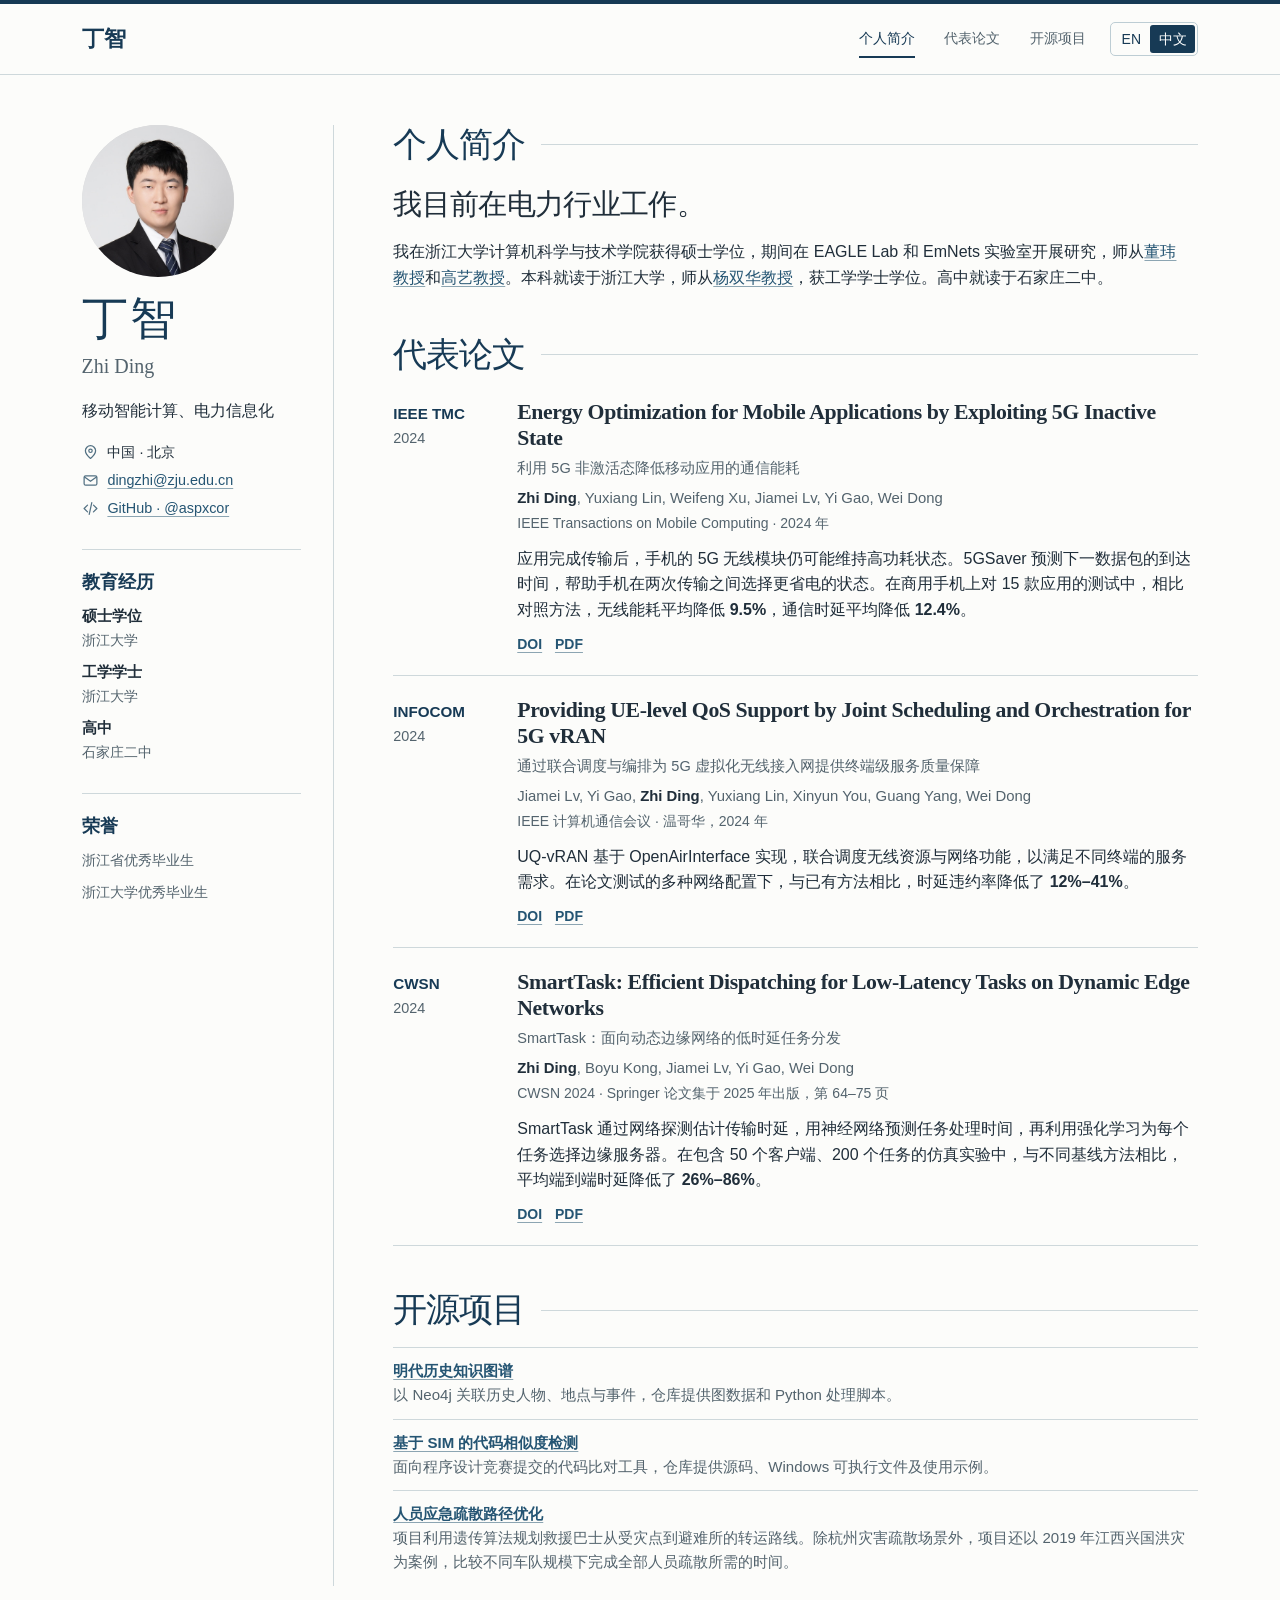
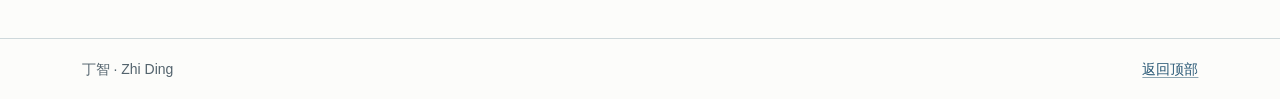
==== zh.html @ 8f753d98 "Publish bilingual academic homepage" ====
<!doctype html>
<html lang="zh-CN">
<head>
  <meta charset="utf-8">
  <meta name="viewport" content="width=device-width,initial-scale=1">
  <meta name="description" content="丁智的学术主页。主要研究兴趣为移动智能计算、电力信息化，收录个人简介、代表论文与开源项目。">
  <meta name="theme-color" content="#173a55">
  <title>丁智｜学术主页</title>
  <link rel="alternate" hreflang="en" href="index.html">
  <link rel="stylesheet" href="style.css">
  <script src="navigation.js" defer></script>
</head>
<body id="top">
  <a class="skip" href="#main">跳至正文</a>
  <header class="mast">
    <div class="wrap mast-inner">
      <a class="wordmark" href="#top" aria-label="丁智，返回顶部">丁智</a>
      <nav aria-label="栏目导航"><a href="#about" aria-current="location">个人简介</a><a href="#publications">代表论文</a><a href="#software">开源项目</a></nav>
      <div class="language" role="group" aria-label="页面语言"><a data-switch href="index.html" lang="en" hreflang="en">EN</a><span lang="zh-CN" aria-current="page">中文</span></div>
    </div>
  </header>
  <div class="wrap layout">
    <aside class="profile" aria-label="学者信息">
      <div class="profile-top">
        <div class="portrait"><img src="assets/zhi-ding.jpg" width="724" height="1086" alt="丁智的个人照片"></div>
        <h1>丁智</h1><p class="other-name" lang="en">Zhi Ding</p>
        <p class="field">移动智能计算、电力信息化</p>
        <ul class="contact">
          <li><svg viewBox="0 0 20 20" fill="none" stroke="currentColor" stroke-width="1.45" stroke-linecap="round" stroke-linejoin="round" aria-hidden="true"><path d="M16 8c0 4-6 9-6 9S4 12 4 8a6 6 0 1 1 12 0Z"/><circle cx="10" cy="8" r="2"/></svg>中国 · 北京</li>
          <li><svg viewBox="0 0 20 20" fill="none" stroke="currentColor" stroke-width="1.45" stroke-linecap="round" stroke-linejoin="round" aria-hidden="true"><rect x="2.5" y="4.5" width="15" height="11" rx="1.8"/><path d="m3 6 7 5 7-5"/></svg><a href="mailto:dingzhi@zju.edu.cn">dingzhi@zju.edu.cn</a></li>
          <li><svg viewBox="0 0 20 20" fill="none" stroke="currentColor" stroke-width="1.45" stroke-linecap="round" stroke-linejoin="round" aria-hidden="true"><path d="m6.5 6-4 4 4 4m7-8 4 4-4 4m-2-11-3 14"/></svg><a href="https://github.com/aspxcor">GitHub · @aspxcor</a></li>
        </ul>
      </div>
      <div class="background">
        <section class="aside-block"><h2>教育经历</h2><dl>
          <dt>硕士学位</dt><dd>浙江大学</dd>
          <dt>工学学士</dt><dd>浙江大学</dd>
          <dt>高中</dt><dd>石家庄二中</dd>
        </dl></section>
        <section class="aside-block"><h2>荣誉</h2>
          <p>浙江省优秀毕业生</p>
          <p>浙江大学优秀毕业生</p>
        </section>
      </div>
    </aside>
    <main id="main">
      <section class="main-section" id="about">
        <div class="section-heading"><h2>个人简介</h2></div>
        <p class="lead">我目前在电力行业工作。</p>
        <p class="bio">我在浙江大学计算机科学与技术学院获得硕士学位，期间在 EAGLE Lab 和 EmNets 实验室开展研究，师从<a href="https://dongw.emnets.cn/">董玮教授</a>和<a href="https://person.zju.edu.cn/gaoyi">高艺教授</a>。本科就读于浙江大学，师从<a href="https://www.nfu.edu.cn/info/1221/114301.htm">杨双华教授</a>，获工学学士学位。高中就读于石家庄二中。</p>
      </section>
      <section class="main-section" id="publications">
        <div class="section-heading"><h2 id="research">代表论文</h2></div>
        
        <article class="paper" id="paper-5gsaver">
          <div class="venue"><b>IEEE TMC</b><time datetime="2024">2024</time></div>
          <div>
            <h3 lang="en"><a href="https://doi.org/10.1109/TMC.2024.3377696">Energy Optimization for Mobile Applications by Exploiting 5G Inactive State</a></h3>
            <p class="translation">利用 5G 非激活态降低移动应用的通信能耗</p>
            <p class="authors" lang="en"><strong>Zhi Ding</strong>, Yuxiang Lin, Weifeng Xu, Jiamei Lv, Yi Gao, Wei Dong</p>
            <p class="pub-note">IEEE Transactions on Mobile Computing · 2024 年</p>
            <p class="finding" id="result-5gsaver">应用完成传输后，手机的 5G 无线模块仍可能维持高功耗状态。5GSaver 预测下一数据包的到达时间，帮助手机在两次传输之间选择更省电的状态。在商用手机上对 15 款应用的测试中，相比对照方法，无线能耗平均降低 <strong>9.5%</strong>，通信时延平均降低 <strong>12.4%</strong>。</p>
            <div class="links"><a href="https://doi.org/10.1109/TMC.2024.3377696" aria-label="5GSaver DOI">DOI</a><a href="https://www.emnets.cn/zh/publication/tmc-5gsaver/Energy_Optimization_for_Mobile_Applications_by_Exploiting_5G_Inactive_State.pdf" aria-label="5GSaver PDF">PDF</a></div>
          </div>
        </article>
        <article class="paper" id="paper-uq-vran">
          <div class="venue"><b>INFOCOM</b><time datetime="2024">2024</time></div>
          <div>
            <h3 lang="en"><a href="https://doi.org/10.1109/INFOCOM52122.2024.10621408">Providing UE-level QoS Support by Joint Scheduling and Orchestration for 5G vRAN</a></h3>
            <p class="translation">通过联合调度与编排为 5G 虚拟化无线接入网提供终端级服务质量保障</p>
            <p class="authors" lang="en">Jiamei Lv, Yi Gao, <strong>Zhi Ding</strong>, Yuxiang Lin, Xinyun You, Guang Yang, Wei Dong</p>
            <p class="pub-note">IEEE 计算机通信会议 · 温哥华，2024 年</p>
            <p class="finding" id="result-uq-vran">UQ-vRAN 基于 OpenAirInterface 实现，联合调度无线资源与网络功能，以满足不同终端的服务需求。在论文测试的多种网络配置下，与已有方法相比，时延违约率降低了 <strong>12%–41%</strong>。</p>
            <div class="links"><a href="https://doi.org/10.1109/INFOCOM52122.2024.10621408" aria-label="UQ-vRAN DOI">DOI</a><a href="https://www.emnets.cn/zh/publication/infocom-24-uqvran/uq-vran.pdf" aria-label="UQ-vRAN PDF">PDF</a></div>
          </div>
        </article>
        <article class="paper" id="paper-smarttask">
          <div class="venue"><b>CWSN</b><time datetime="2024">2024</time></div>
          <div>
            <h3 lang="en"><a href="https://doi.org/10.1007/978-981-96-2186-6_6">SmartTask: Efficient Dispatching for Low-Latency Tasks on Dynamic Edge Networks</a></h3>
            <p class="translation">SmartTask：面向动态边缘网络的低时延任务分发</p>
            <p class="authors" lang="en"><strong>Zhi Ding</strong>, Boyu Kong, Jiamei Lv, Yi Gao, Wei Dong</p>
            <p class="pub-note">CWSN 2024 · Springer 论文集于 2025 年出版，第 64–75 页</p>
            <p class="finding" id="result-smarttask">SmartTask 通过网络探测估计传输时延，用神经网络预测任务处理时间，再利用强化学习为每个任务选择边缘服务器。在包含 50 个客户端、200 个任务的仿真实验中，与不同基线方法相比，平均端到端时延降低了 <strong>26%–86%</strong>。</p>
            <div class="links"><a href="https://doi.org/10.1007/978-981-96-2186-6_6" aria-label="SmartTask DOI">DOI</a><a href="papers/smarttask.pdf" aria-label="SmartTask PDF">PDF</a></div>
          </div>
        </article>
      </section>
      <section class="main-section project-list" id="software">
        <div class="section-heading"><h2>开源项目</h2></div>
          <ul><li><a href="https://github.com/aspxcor/Ming-Dynasty-Knowledge-Graph">明代历史知识图谱</a><span>以 Neo4j 关联历史人物、地点与事件，仓库提供图数据和 Python 处理脚本。</span></li>
          <li><a href="https://github.com/aspxcor/Code-Repetition-Check-sim">基于 SIM 的代码相似度检测</a><span>面向程序设计竞赛提交的代码比对工具，仓库提供源码、Windows 可执行文件及使用示例。</span></li>
          <li><a href="https://github.com/aspxcor/Optimization-Plan-for-Emergency-Evacuation-of-Personnel-Based-on-Optimization-Algorithm">人员应急疏散路径优化</a><span>项目利用遗传算法规划救援巴士从受灾点到避难所的转运路线。除杭州灾害疏散场景外，项目还以 2019 年江西兴国洪灾为案例，比较不同车队规模下完成全部人员疏散所需的时间。</span></li></ul>
      </section>
    </main>
  </div>
  <footer class="footer"><div class="wrap"><span>丁智 · Zhi Ding</span><a href="#top">返回顶部</a></div></footer>
</body>
</html>
---- style.css ----
:root {
  color-scheme: light;
  --ink: #202e3a;
  --navy: #173a55;
  --link: #255573;
  --muted: #53636d;
  --line: #ced8db;
  --canvas: #fcfcfa;
  --serif: 'Spectral', 'Iowan Old Style', 'Palatino Linotype', Palatino, Georgia, 'Songti SC', 'Noto Serif CJK SC', serif;
  --sans: 'DM Sans', -apple-system, BlinkMacSystemFont, 'Segoe UI', 'PingFang SC', 'Microsoft YaHei', sans-serif;
  --header: 5.5rem;
}
* { box-sizing: border-box; }
body { margin: 0; background: var(--canvas); color: var(--ink); font: 1rem/1.6 var(--sans); }
h1, h2, h3, p, ul, dl, dd { margin: 0; }
a { color: var(--link); text-underline-offset: .18em; text-decoration-color: #8ca5b2; }
a:hover { color: #0a3a5d; text-decoration: underline; }
a:focus-visible { outline: 3px solid #1e6f89; outline-offset: 3px; border-radius: 2px; }
:where(section, article, main, footer, h2, .finding)[id] { scroll-margin-top: calc(var(--header) + 1rem); }
.skip { position: fixed; top: -6rem; left: .6rem; padding: .5rem 1rem; background: white; z-index: 12; }
.skip:focus { top: .5rem; }
.wrap { max-width: 77rem; padding-inline: clamp(1.25rem,4.5vw,4rem); margin: auto; }
.mast { position: sticky; top: 0; z-index: 5; background: var(--canvas); border-top: 4px solid var(--navy); border-bottom: 1px solid var(--line); }
.mast-inner { min-height: 4.35rem; display: flex; gap: 1.5rem; align-items: center; }
.wordmark { color: var(--navy); font: 600 1.4rem/1 var(--serif); text-decoration: none; white-space: nowrap; margin-right:auto; }
nav, .language { display:flex; align-items:center; }
nav { gap: clamp(.95rem,2.3vw,2.1rem); }
nav a { position:relative; display: flex; align-items:center; color:var(--muted); font-size:.9rem; text-decoration:none; min-height:2.75rem; }
nav a[aria-current="location"] { color:var(--navy); }
nav a[aria-current="location"]::after { content:''; position:absolute; left:0;right:0;bottom:3px;height:2px;background:var(--navy); }
.language { border: 1px solid #bdcdd4; border-radius: 5px; padding:2px; }
.language a,.language span { padding:.24rem .55rem; font-size:.875rem; line-height:1.45; color:var(--navy); text-decoration:none; border-radius:3px; }
.language [aria-current="page"] { background:var(--navy);color:white; }
.layout { display:grid; grid-template-columns:minmax(12.5rem,15.8rem) minmax(0,1fr); column-gap:clamp(2rem,4.6vw,4.6rem); padding-top:3.15rem; padding-bottom:3.3rem; }
.profile { border-right:1px solid var(--line); padding-right:clamp(1.2rem,2.5vw,2.6rem); }
.portrait { position:relative; width:9.5rem; max-width:100%; aspect-ratio:1; overflow:hidden; border-radius:50%; background:#ddd; }
/* Frame a 420px square starting at (152, 36) in the 724px-wide photograph. */
.portrait img { position:absolute; display:block; width:172.381%; height:auto; max-width:none; left:-36.19%; top:-8.571%; }
.profile h1 { font:500 clamp(2.4rem,3.6vw,3.2rem)/1.04 var(--serif);letter-spacing:-.045em;margin:1.1rem 0 .45rem;color:var(--navy); }
.other-name { font-family:var(--serif); font-size:1.25rem;color:var(--muted); }
.field { margin:1.1rem 0;max-width:17rem;line-height:1.5; }
.contact { list-style:none;padding:0;display:grid;gap:.32rem;font-size:.9rem; }
.contact li { display:flex;align-items:center;min-width:0;gap:.55rem; }
.contact svg { width:17px;height:17px;flex:none;color:#527082; }
.contact a { overflow-wrap:anywhere; }
.aside-block { margin-top:1.8rem;padding-top:1.25rem;border-top:1px solid var(--line); }
.aside-block h2 { margin-bottom:.6rem;color:var(--navy);font:600 1.14rem/1.4 var(--serif); }
.aside-block dt { font-weight:600;font-size:.93rem; }
.aside-block dd,.aside-block p { font-size:.89rem;color:var(--muted); }
.aside-block dd+dt,.aside-block p+p { margin-top:.6rem; }
.main-section+.main-section { margin-top:2.75rem; }
.section-heading { display:flex;align-items:baseline;gap:1rem;margin-bottom:1.05rem; }
.section-heading::after { content:'';flex:1;align-self:center;height:1px;background:var(--line); }
.section-heading h2 { color:var(--navy);font:500 clamp(1.73rem,2.65vw,2.25rem)/1.18 var(--serif);letter-spacing:-.035em; }
.lead { font:400 clamp(1.45rem,2.3vw,1.9rem)/1.32 var(--serif);letter-spacing:-.022em; max-width:41rem; margin:0 0 .75rem; }
.bio { max-width:49rem; }
.paper { display:grid; grid-template-columns:6.35rem minmax(0,1fr); gap:1.4rem; padding:1.27rem 0; border-bottom:1px solid var(--line); }
.paper:first-of-type { padding-top:.45rem; }
.venue { padding-top:.13rem; }
.venue b { font:600 .95rem/1.3 var(--sans); color:var(--navy); }
.venue time { display:block; color:var(--muted);font:400 .9rem/1.7 var(--sans);font-variant-numeric:tabular-nums; }
.paper h3 { font:600 clamp(1.17rem,1.7vw,1.45rem)/1.23 var(--serif);letter-spacing:-.018em; }
.paper h3 a { color:var(--ink);text-decoration:none; }
.paper h3 a:hover { text-decoration:underline;color:var(--link); }
.translation { margin-top:.32rem;color:var(--muted);font-size:.91rem; }
.authors { margin:.4rem 0 .08rem;color:var(--muted);font-size:.93rem; }
.authors strong { color:var(--ink); }
.pub-note { color:var(--muted);font-size:.875rem; }
.links { display:flex;flex-wrap:wrap;gap:.8rem;padding-top:.38rem; }
.links a { font-size:.875rem; font-weight:550; }
.paper .finding { margin:.7rem 0 .2rem; max-width:44rem; font-size:1rem; line-height:1.62; }
.project-list ul { list-style:none;padding:0; }
.project-list li { border-top:1px solid var(--line);padding:.7rem 0;font-size:.94rem; }
.project-list a { font-weight:600; }
.project-list span { display:block; color:var(--muted); }
.footer { border-top:1px solid var(--line);color:var(--muted);font-size:.875rem; }
.footer .wrap { display:flex;justify-content:space-between;align-items:center;gap:1rem;padding-block:1.15rem; }
:lang(zh-CN) .lead { line-height:1.55; }
:lang(zh-CN) .profile h1 { letter-spacing:.045em; }
@media(max-width:52rem) {
  .layout { grid-template-columns:11.7rem minmax(0,1fr);gap:1.55rem; }
  .paper { grid-template-columns:1fr;gap:.35rem; }
  .venue { display:flex;gap:.6rem;align-items:baseline;padding:0; }
}
@media(max-width:41rem) {
  :root { --header:7.2rem; }
  .mast-inner { flex-wrap:wrap;gap:.02rem 1rem;padding-top:.45rem; }
  .wordmark { font-size:1.23rem; }
  .language { order:1; }
  .language a,.language span { padding:.3rem .55rem; }
  nav { order:2;flex-basis:100%;justify-content:space-between;gap:.3rem;max-width:30rem; }
  nav a { font-size:.91rem; }
  .layout { display:flex;flex-direction:column;gap:1.5rem;padding-top:1.65rem; }
  .profile { display:contents; }
  .profile-top { display:grid;grid-template-columns:5.5rem 1fr;gap:0 1rem;align-items:center; }
  .portrait { width:5.5rem;grid-row:span 2; }
  .profile h1 { font-size:2.4rem;margin:0; }
  .other-name { font-size:1rem; }
  .field { grid-column:1/-1;margin:.8rem 0 .5rem;max-width:none; }
  .contact { grid-column:1/-1;display:flex;flex-wrap:wrap;gap:.2rem .85rem; }
  .background { order:2;display:grid;grid-template-columns:repeat(2,minmax(0,1fr));gap:1rem; }
  .aside-block { margin:0;padding-top:1rem; }
  main { min-width:0; }
  .main-section+.main-section { margin-top:2rem; }
  .layout { padding-bottom:1.7rem; }
}
@media(max-width:23rem) {
  .wrap { padding-inline:1rem; }
  .background { grid-template-columns:1fr; }
}
@media print {
  .mast,.skip,.footer {display:none;}
  .layout {display:block;padding:0;}
  .profile {display:block;border:0;padding:0;margin-bottom:1.5rem;}
  .profile-top {display:block;}
  .background,.portrait {display:none;}
  .paper {break-inside:avoid;}
  a {color:inherit;}
}
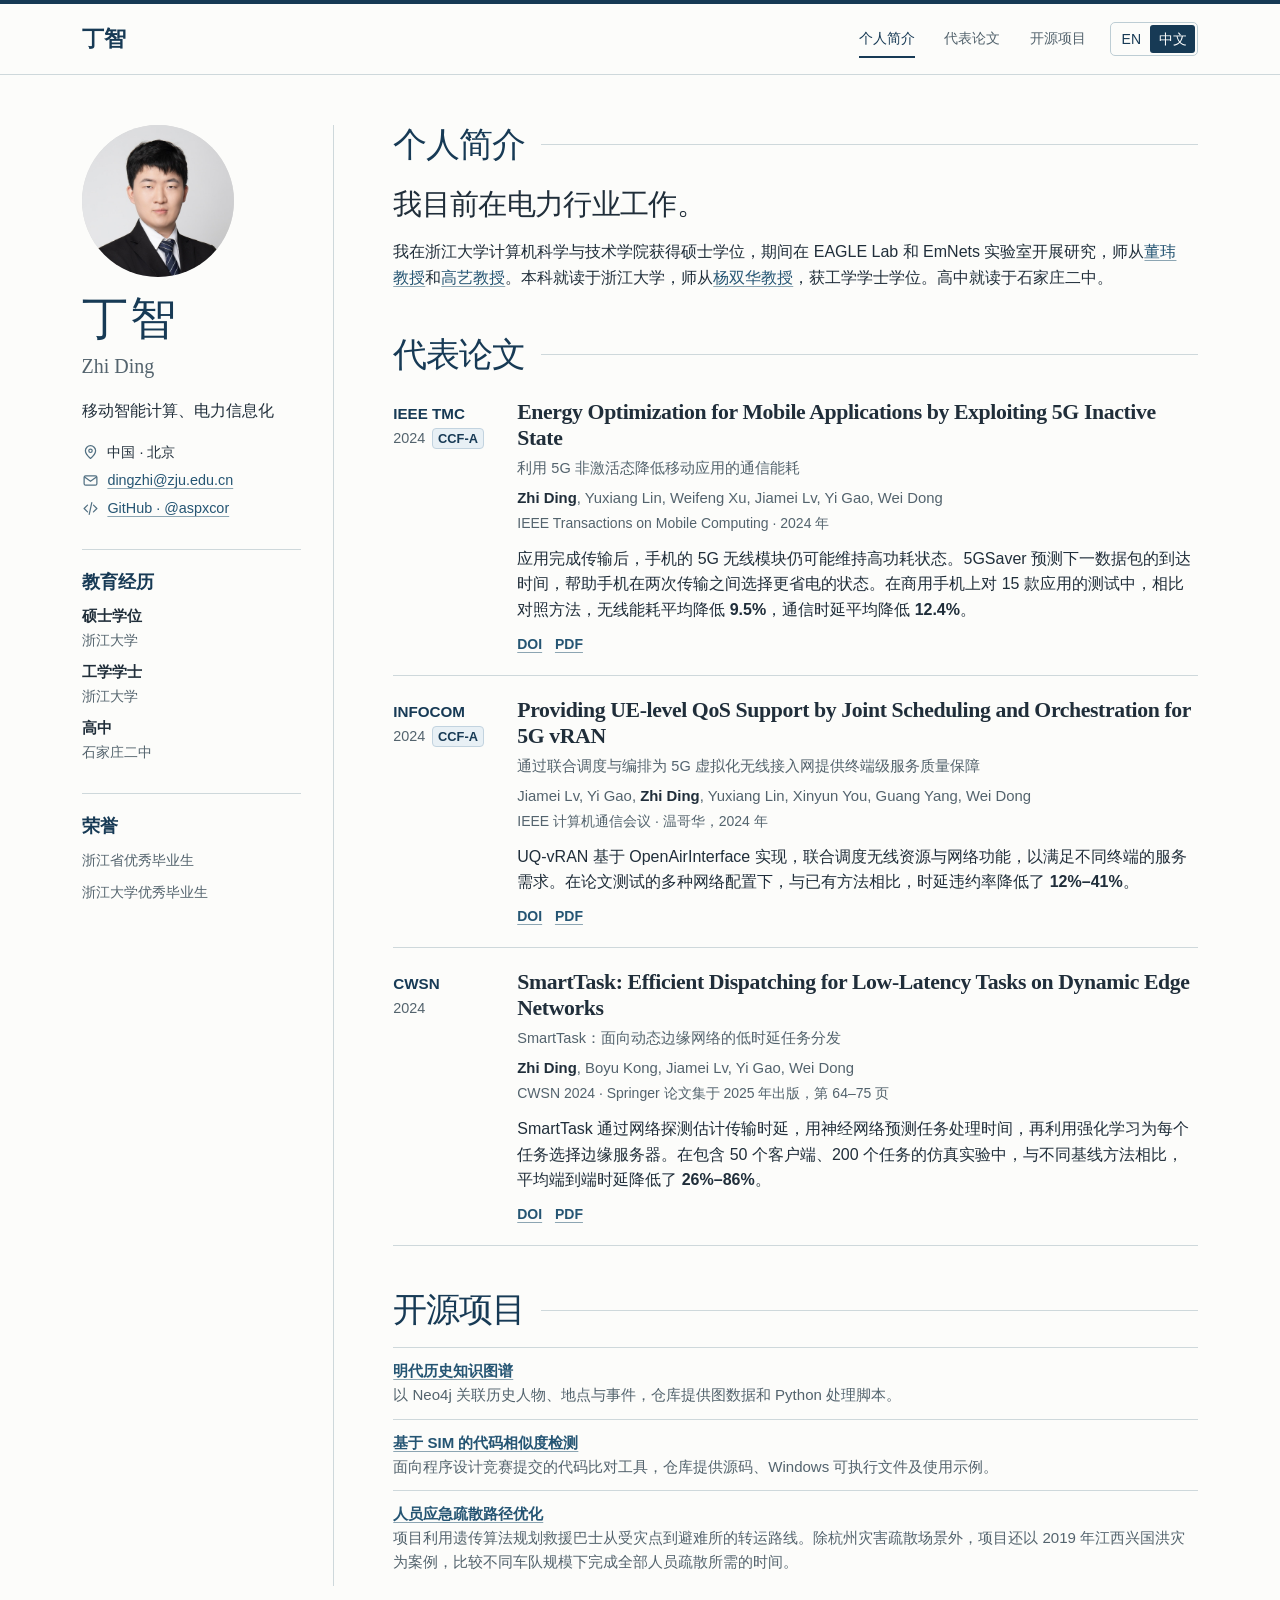
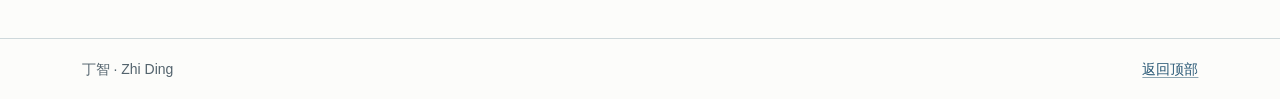
==== commit 6ef00a9d: "Mark IEEE TMC and INFOCOM publications as CCF-A" ====
--- a/zh.html
+++ b/zh.html
@@ -47,13 +47,16 @@
       <section class="main-section" id="about">
         <div class="section-heading"><h2>个人简介</h2></div>
         <p class="lead">我目前在电力行业工作。</p>
-        <p class="bio">我在浙江大学计算机科学与技术学院获得硕士学位，期间在 EAGLE Lab 和 EmNets 实验室开展研究，师从<a href="https://dongw.emnets.cn/">董玮教授</a>和<a href="https://person.zju.edu.cn/gaoyi">高艺教授</a>。本科就读于浙江大学，师从<a href="https://www.nfu.edu.cn/info/1221/114301.htm">杨双华教授</a>，获工学学士学位。高中就读于石家庄二中。</p>
+        <p class="bio">我在浙江大学计算机科学与技术学院获得硕士学位，期间在 EAGLE Lab 和 EmNets 实验室开展研究，师从<a href="https://dongw.emnets.cn/">董玮教授</a>和<a href="https://yi-gao.github.io">高艺教授</a>。本科就读于浙江大学，师从<a href="https://www.nfu.edu.cn/info/1221/114301.htm">杨双华教授</a>，获工学学士学位。高中就读于石家庄二中。</p>
       </section>
       <section class="main-section" id="publications">
         <div class="section-heading"><h2 id="research">代表论文</h2></div>
         
         <article class="paper" id="paper-5gsaver">
-          <div class="venue"><b>IEEE TMC</b><time datetime="2024">2024</time></div>
+          <div class="venue">
+            <b>IEEE TMC</b>
+            <div class="venue-meta"><time datetime="2024">2024</time><span class="ccf-rank">CCF-A</span></div>
+          </div>
           <div>
             <h3 lang="en"><a href="https://doi.org/10.1109/TMC.2024.3377696">Energy Optimization for Mobile Applications by Exploiting 5G Inactive State</a></h3>
             <p class="translation">利用 5G 非激活态降低移动应用的通信能耗</p>
@@ -64,7 +67,10 @@
           </div>
         </article>
         <article class="paper" id="paper-uq-vran">
-          <div class="venue"><b>INFOCOM</b><time datetime="2024">2024</time></div>
+          <div class="venue">
+            <b>INFOCOM</b>
+            <div class="venue-meta"><time datetime="2024">2024</time><span class="ccf-rank">CCF-A</span></div>
+          </div>
           <div>
             <h3 lang="en"><a href="https://doi.org/10.1109/INFOCOM52122.2024.10621408">Providing UE-level QoS Support by Joint Scheduling and Orchestration for 5G vRAN</a></h3>
             <p class="translation">通过联合调度与编排为 5G 虚拟化无线接入网提供终端级服务质量保障</p>
@@ -75,7 +81,10 @@
           </div>
         </article>
         <article class="paper" id="paper-smarttask">
-          <div class="venue"><b>CWSN</b><time datetime="2024">2024</time></div>
+          <div class="venue">
+            <b>CWSN</b>
+            <div class="venue-meta"><time datetime="2024">2024</time></div>
+          </div>
           <div>
             <h3 lang="en"><a href="https://doi.org/10.1007/978-981-96-2186-6_6">SmartTask: Efficient Dispatching for Low-Latency Tasks on Dynamic Edge Networks</a></h3>
             <p class="translation">SmartTask：面向动态边缘网络的低时延任务分发</p>
--- a/style.css
+++ b/style.css
@@ -59,6 +59,16 @@
 .venue { padding-top:.13rem; }
 .venue b { font:600 .95rem/1.3 var(--sans); color:var(--navy); }
 .venue time { display:block; color:var(--muted);font:400 .9rem/1.7 var(--sans);font-variant-numeric:tabular-nums; }
+.venue-meta { display:flex; align-items:center; gap:.4rem; }
+.ccf-rank {
+  padding:.08rem .34rem;
+  border:1px solid #c2d3df;
+  border-radius:4px;
+  background:#e8f0f5;
+  color:var(--navy);
+  font:600 .8rem/1.25 var(--sans);
+  white-space:nowrap;
+}
 .paper h3 { font:600 clamp(1.17rem,1.7vw,1.45rem)/1.23 var(--serif);letter-spacing:-.018em; }
 .paper h3 a { color:var(--ink);text-decoration:none; }
 .paper h3 a:hover { text-decoration:underline;color:var(--link); }
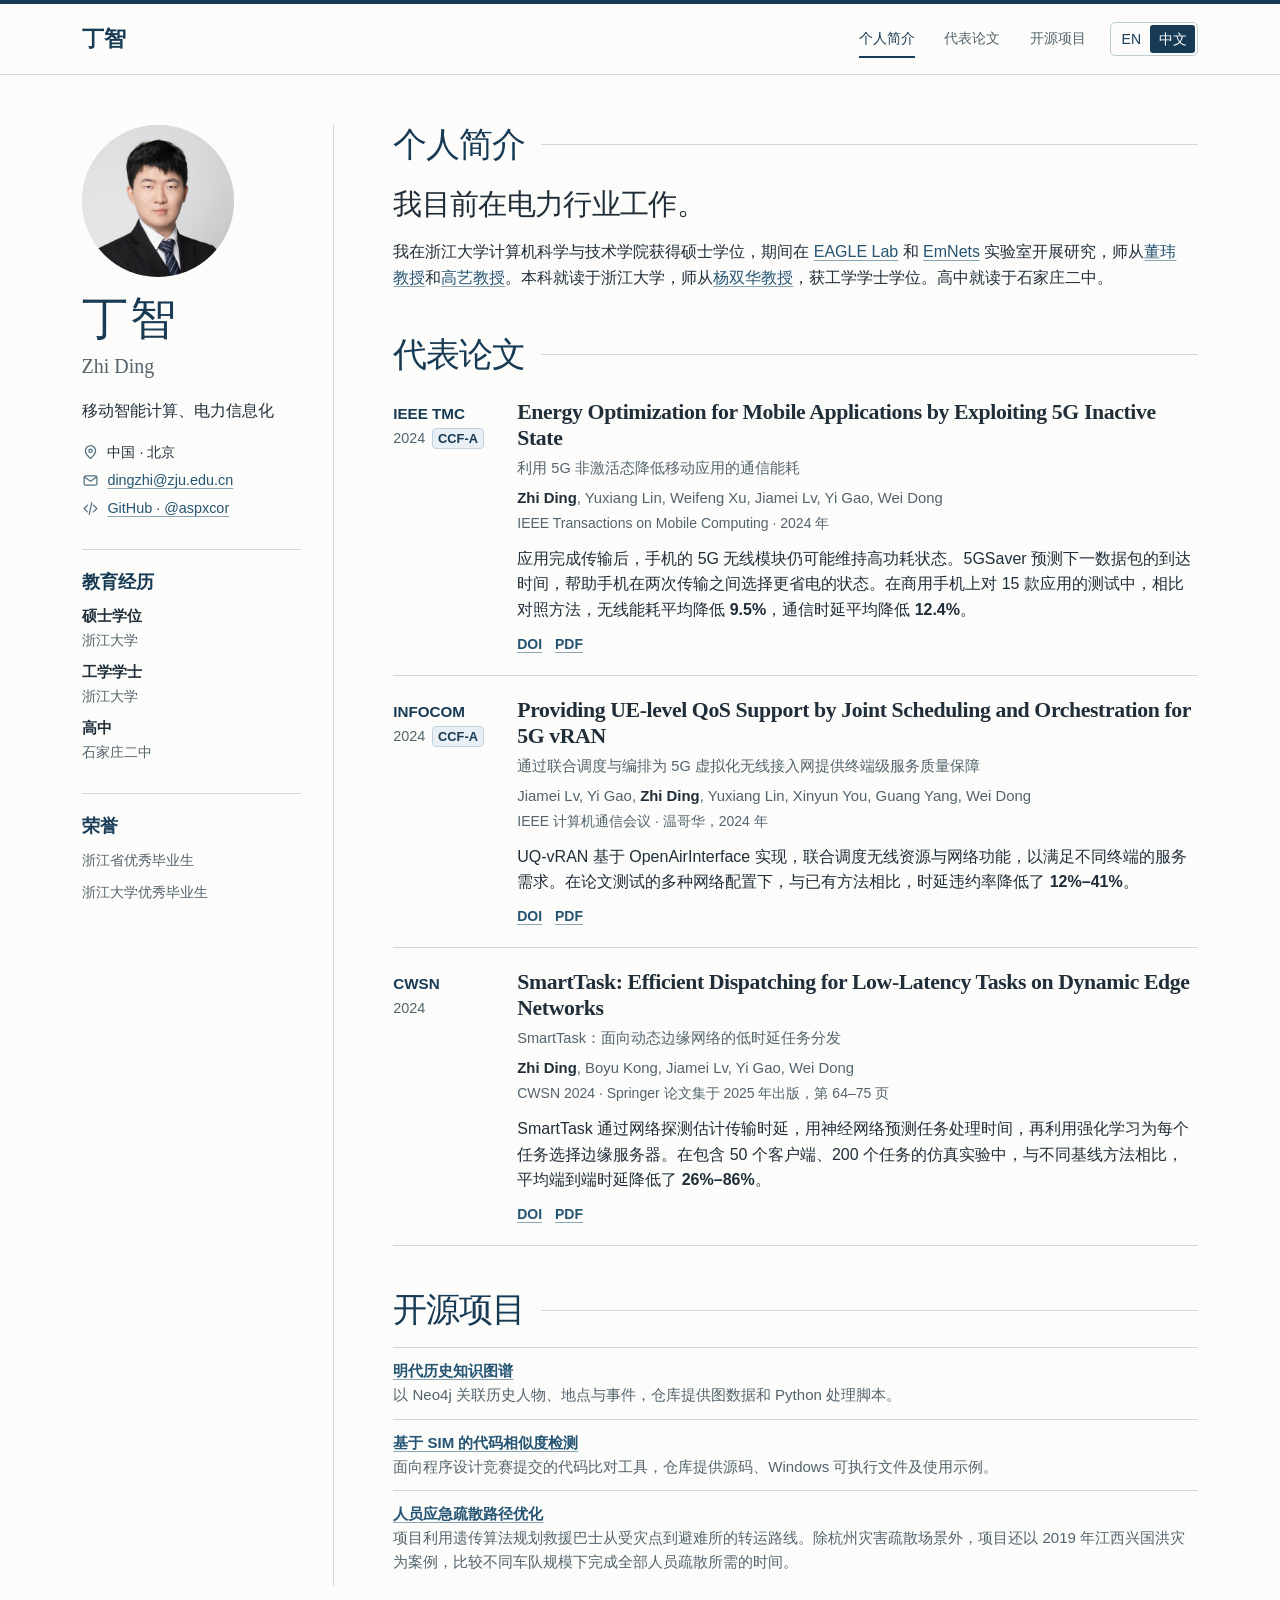
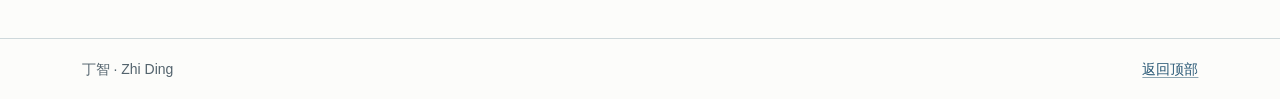
==== commit ce77989c: "Link EAGLE Lab and EmNets in both biographies" ====
--- a/zh.html
+++ b/zh.html
@@ -47,7 +47,7 @@
       <section class="main-section" id="about">
         <div class="section-heading"><h2>个人简介</h2></div>
         <p class="lead">我目前在电力行业工作。</p>
-        <p class="bio">我在浙江大学计算机科学与技术学院获得硕士学位，期间在 EAGLE Lab 和 EmNets 实验室开展研究，师从<a href="https://dongw.emnets.cn/">董玮教授</a>和<a href="https://yi-gao.github.io">高艺教授</a>。本科就读于浙江大学，师从<a href="https://www.nfu.edu.cn/info/1221/114301.htm">杨双华教授</a>，获工学学士学位。高中就读于石家庄二中。</p>
+        <p class="bio">我在浙江大学计算机科学与技术学院获得硕士学位，期间在 <a href="https://eagle.zju.edu.cn/">EAGLE Lab</a> 和 <a href="https://www.emnets.cn/zh/">EmNets</a> 实验室开展研究，师从<a href="https://dongw.emnets.cn/">董玮教授</a>和<a href="https://yi-gao.github.io">高艺教授</a>。本科就读于浙江大学，师从<a href="https://www.nfu.edu.cn/info/1221/114301.htm">杨双华教授</a>，获工学学士学位。高中就读于石家庄二中。</p>
       </section>
       <section class="main-section" id="publications">
         <div class="section-heading"><h2 id="research">代表论文</h2></div>
